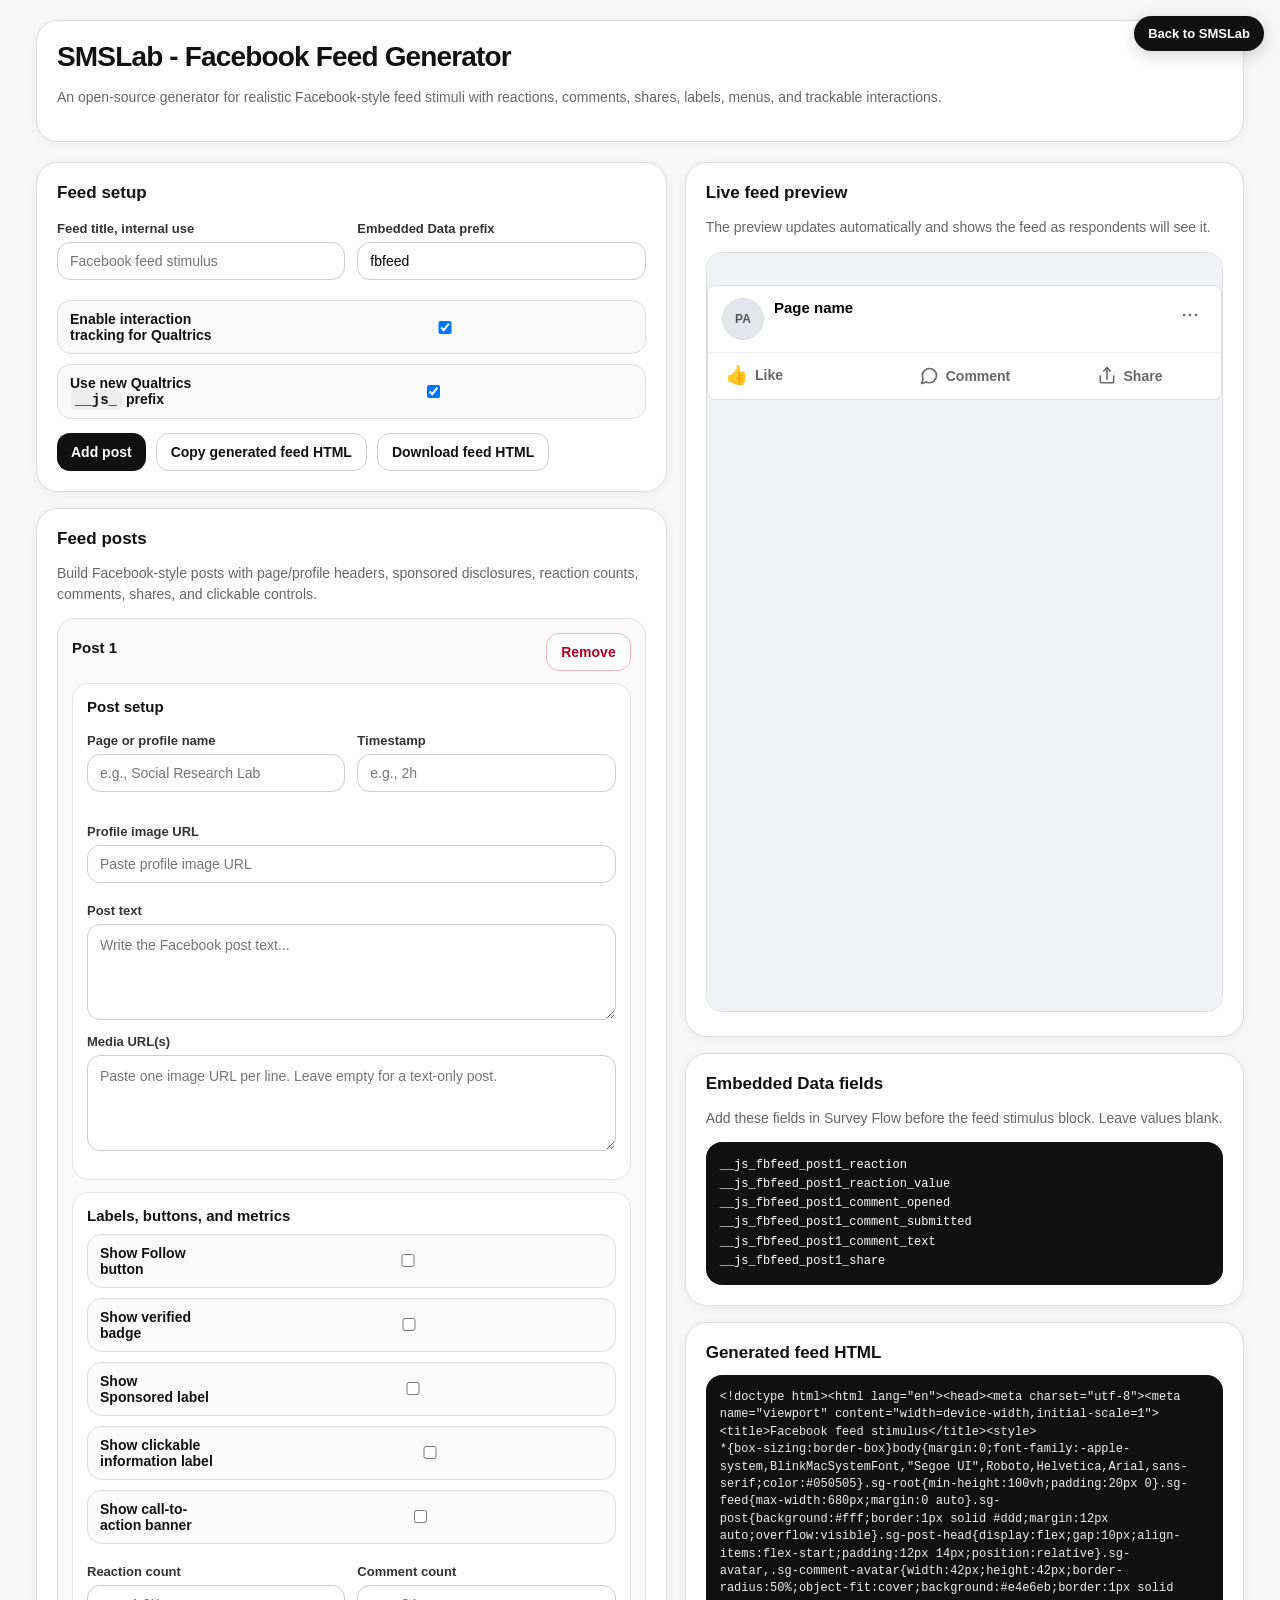
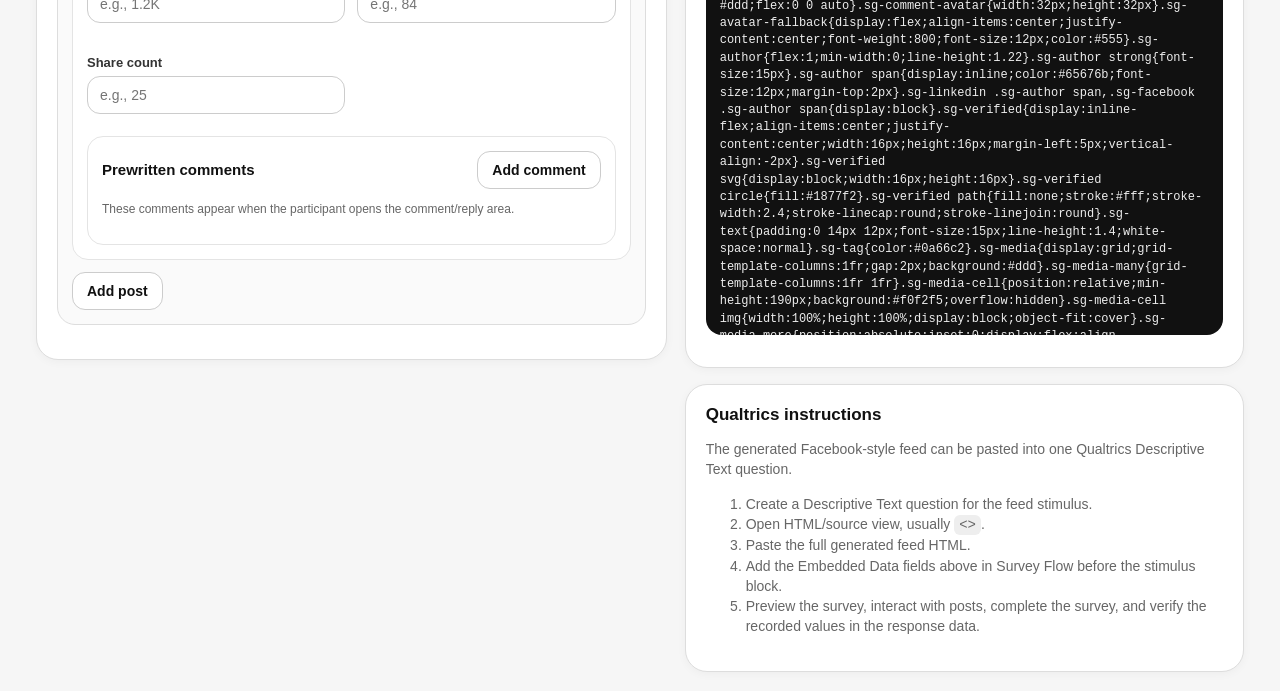
==== generators/smslab_facebook_feed_generator.html @ 87358987 "Add files via upload" ====
<!doctype html>
<html lang="en">
<head>
<meta charset="utf-8">
<meta name="viewport" content="width=device-width,initial-scale=1">
<title>SMSLab - Facebook Feed Generator</title>
<link rel="stylesheet" href="smslab_social_generator.css">
</head>
<body>
<a class="landing-link" href="../index.html">Back to SMSLab</a>
<header>
  <div>
    <h1 id="pageTitle">SMSLab - Facebook Feed Generator</h1>
    <p class="muted" id="pageIntro"></p>
  </div>
</header>

<main class="wrap layout">
  <section class="stack">
    <div class="card">
      <h2>Feed setup</h2>
      <div class="grid">
        <div class="field">
          <label>Feed title, internal use</label>
          <input id="feedTitle">
        </div>
        <div class="field">
          <label>Embedded Data prefix</label>
          <input id="prefix">
        </div>
      </div>
      <div class="toggle"><span>Enable interaction tracking for Qualtrics</span><input id="track" type="checkbox" checked></div>
      <div class="toggle"><span>Use new Qualtrics <code>__js_</code> prefix</span><input id="jsprefix" type="checkbox" checked></div>
      <div class="btns">
        <button id="addPostTop" type="button">Add post</button>
        <button class="secondary" id="copy" type="button">Copy generated feed HTML</button>
        <button class="secondary" id="downStim" type="button">Download feed HTML</button>
      </div>
    </div>

    <div class="card">
      <h2>Feed posts</h2>
      <p class="muted" id="postHint"></p>
      <div id="posts"></div>
    </div>
  </section>

  <section class="stack">
    <div class="card">
      <h2>Live feed preview</h2>
      <p class="muted">The preview updates automatically and shows the feed as respondents will see it.</p>
      <iframe id="previewFrame" class="preview-frame" title="Live feed preview"></iframe>
    </div>

    <div class="card">
      <h2>Embedded Data fields</h2>
      <p class="muted">Add these fields in Survey Flow before the feed stimulus block. Leave values blank.</p>
      <div class="fields" id="fields"></div>
    </div>

    <div class="card">
      <h2>Generated feed HTML</h2>
      <pre id="out"></pre>
    </div>

    <div class="card">
      <h2>Qualtrics instructions</h2>
      <p class="muted" id="qualtricsLead"></p>
      <ol class="muted">
        <li>Create a Descriptive Text question for the feed stimulus.</li>
        <li>Open HTML/source view, usually <code>&lt;&gt;</code>.</li>
        <li>Paste the full generated feed HTML.</li>
        <li>Add the Embedded Data fields above in Survey Flow before the stimulus block.</li>
        <li>Preview the survey, interact with posts, complete the survey, and verify the recorded values in the response data.</li>
      </ol>
    </div>
  </section>
</main>

<script>
window.SMSLAB_PLATFORM={
  key:"facebook",
  shortName:"Facebook",
  pageTitle:"SMSLab - Facebook Feed Generator",
  pageIntro:"An open-source generator for realistic Facebook-style feed stimuli with reactions, comments, shares, labels, menus, and trackable interactions.",
  feedTitle:"Facebook feed stimulus",
  defaultPrefix:"fbfeed",
  downloadName:"smslab_facebook_feed_stimulus.html",
  postHint:"Build Facebook-style posts with page/profile headers, sponsored disclosures, reaction counts, comments, shares, and clickable controls.",
  showHandle:false,
  showVisibility:false,
  labels:{
    name:"Page or profile name",
    handle:"",
    visibility:"",
    body:"Post text",
    followToggle:"Show Follow button",
    promoToggle:"Show Sponsored label",
    promoLabel:"Sponsored label"
  },
  placeholders:{
    name:"e.g., Social Research Lab",
    handle:"",
    time:"e.g., 2h",
    body:"Write the Facebook post text..."
  },
  defaults:{
    name:"Page name",
    handle:"",
    time:"",
    body:"",
    promoText:"Sponsored",
    infoLabel:"Why am I seeing this?",
    infoText:"This label can describe sponsorship, targeting, AI use, or any experimental disclosure.",
    ctaText:"Learn more"
  },
  visibilityOptions:[
    {value:"Public",label:"Public"},
    {value:"Friends",label:"Friends"},
    {value:"Friends of friends",label:"Friends of friends"},
    {value:"Only me",label:"Only me"}
  ],
  counts:[
    {key:"reactions",label:"Reaction count",placeholder:"e.g., 1.2K"},
    {key:"comments",label:"Comment count",placeholder:"e.g., 84"},
    {key:"shares",label:"Share count",placeholder:"e.g., 25"}
  ],
  reactions:["Like","Love","Care","Haha","Wow","Sad","Angry"],
  shareOptions:[],
  sendOptions:[],
  repostOptions:[],
  menuOptions:[
    {field:"save",label:"Save post"},
    {field:"hide",label:"Hide post"},
    {field:"report",label:"Report post"}
  ],
  icons:{like:"&#128077;",comment:"&#128172;",share:"&#8599;"},
  commentPlaceholder:"Write a comment...",
  replyPlaceholder:"Write a comment...",
  commentButton:"Post",
  replyButton:"Post",
  commentAuthorPlaceholder:"e.g., Alex Morgan",
  commentTextPlaceholder:"Write the comment...",
  tracking:{
    always:["reaction","reaction_value","comment_opened","comment_submitted","comment_text","share"],
    followField:"follow"
  },
  samplePost:{}
};
</script>
<script src="smslab_social_generator_core.js"></script>
</body>
</html>
---- generators/smslab_social_generator.css ----
*{box-sizing:border-box}
body{margin:0;background:#f6f6f6;color:#111;font-family:-apple-system,BlinkMacSystemFont,"Segoe UI",Roboto,Helvetica,Arial,sans-serif}
header,.wrap{max-width:1240px;margin:20px auto;padding:0 16px}
header>div,.card{background:#fff;border:1px solid #ddd;border-radius:22px;padding:20px;box-shadow:0 2px 10px rgba(0,0,0,.04)}
h1{margin:0;font-size:28px;letter-spacing:-.03em}
h2{font-size:17px;margin:0 0 8px}
h3{font-size:15px;margin:0 0 8px}
.muted{color:#666;font-size:14px;line-height:1.45}
.layout{display:grid;grid-template-columns:1.06fr .94fr;gap:18px;align-items:start}
.stack{display:grid;gap:16px}
.grid{display:grid;grid-template-columns:1fr 1fr;gap:12px}
.field{margin:10px 0}
label{display:block;font-size:13px;font-weight:700;margin-bottom:6px;color:#333}
input,select,textarea{width:100%;border:1px solid #ccc;border-radius:13px;padding:10px 12px;font:inherit;font-size:14px;background:#fff}
textarea{min-height:96px;resize:vertical;line-height:1.45}
.toggle{display:flex;justify-content:space-between;align-items:center;gap:10px;background:#fafafa;border:1px solid #ddd;border-radius:14px;padding:10px 12px;margin:10px 0;font-weight:650;font-size:14px}
.postform{background:#fafafa;border:1px solid #ddd;border-radius:18px;padding:14px;margin:14px 0}
.posthead{display:flex;align-items:center;justify-content:space-between;gap:10px;margin-bottom:10px}
.subcard{background:#fff;border:1px solid #e4e4e4;border-radius:16px;padding:14px;margin-top:12px}
.seedcomment{background:#fafafa;border:1px solid #ddd;border-radius:14px;padding:12px;margin:10px 0}
.row-between{display:flex;align-items:center;justify-content:space-between;gap:10px}
button{border:0;border-radius:13px;padding:10px 14px;background:#111;color:#fff;font:inherit;font-size:14px;font-weight:750;cursor:pointer}
button.secondary{background:#fff;color:#111;border:1px solid #ccc}
button.danger{background:#fff;color:#b00020;border:1px solid #f0b7c1}
.btns{display:flex;gap:10px;flex-wrap:wrap;margin-top:14px}
pre{max-height:560px;overflow:auto;background:#111;color:#eee;border-radius:16px;padding:14px;font-size:12px;line-height:1.45;white-space:pre-wrap;word-break:break-word}
.fields{background:#111;color:#fff;border-radius:16px;padding:14px;font:12px/1.6 ui-monospace,SFMono-Regular,Menlo,Consolas,monospace;max-height:300px;overflow:auto}
code{background:#eee;border-radius:6px;padding:2px 5px}
.small{font-size:12px;color:#666;line-height:1.4}
.landing-link{position:fixed;top:16px;right:16px;z-index:9999;display:inline-block;background:#111;color:#fff;text-decoration:none;font-size:13px;font-weight:750;border-radius:999px;padding:10px 14px;box-shadow:0 4px 16px rgba(0,0,0,.18)}
.landing-link:hover{background:#333}
.preview-frame{width:100%;height:760px;border:1px solid #ddd;border-radius:16px;background:#fff}
.count-grid{display:grid;grid-template-columns:1fr 1fr;gap:12px}
@media(max-width:980px){.layout,.grid,.count-grid{grid-template-columns:1fr}}
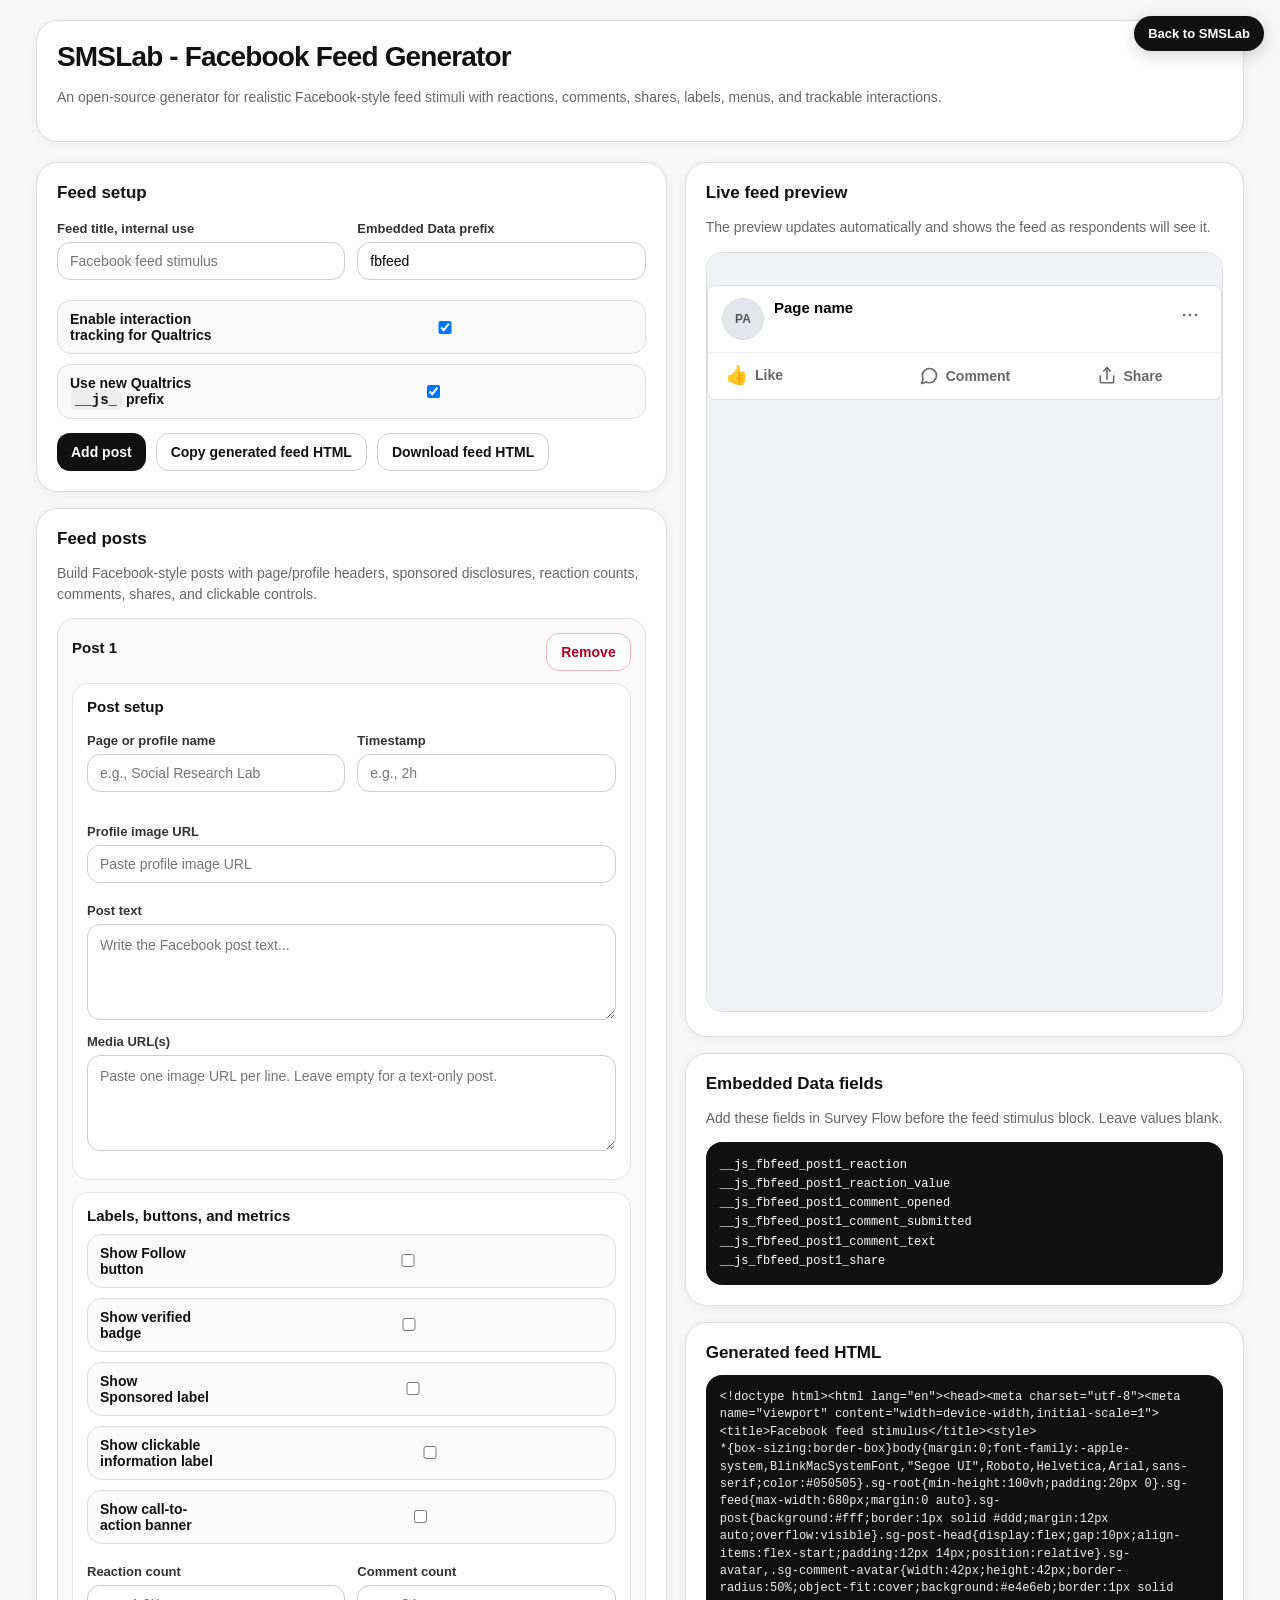
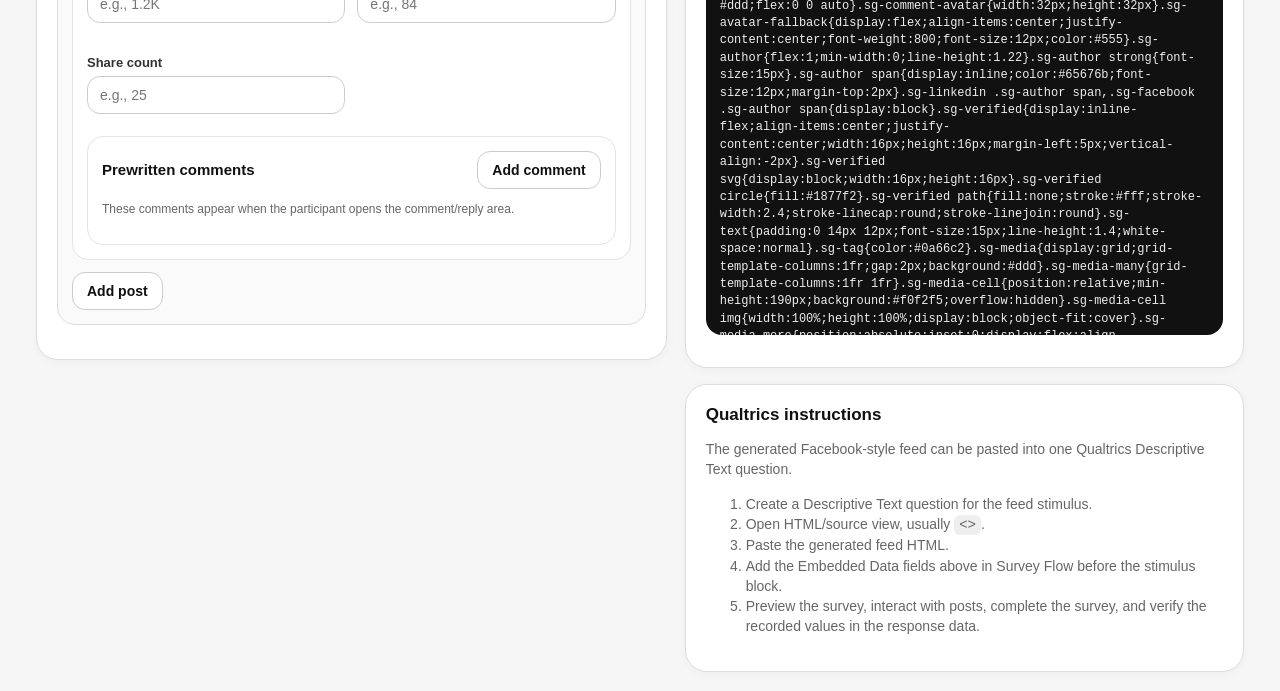
==== commit eb63705e: "Add files via upload" ====
--- a/generators/smslab_facebook_feed_generator.html
+++ b/generators/smslab_facebook_feed_generator.html
@@ -69,7 +69,7 @@
       <ol class="muted">
         <li>Create a Descriptive Text question for the feed stimulus.</li>
         <li>Open HTML/source view, usually <code>&lt;&gt;</code>.</li>
-        <li>Paste the full generated feed HTML.</li>
+        <li>Paste the generated feed HTML.</li>
         <li>Add the Embedded Data fields above in Survey Flow before the stimulus block.</li>
         <li>Preview the survey, interact with posts, complete the survey, and verify the recorded values in the response data.</li>
       </ol>
